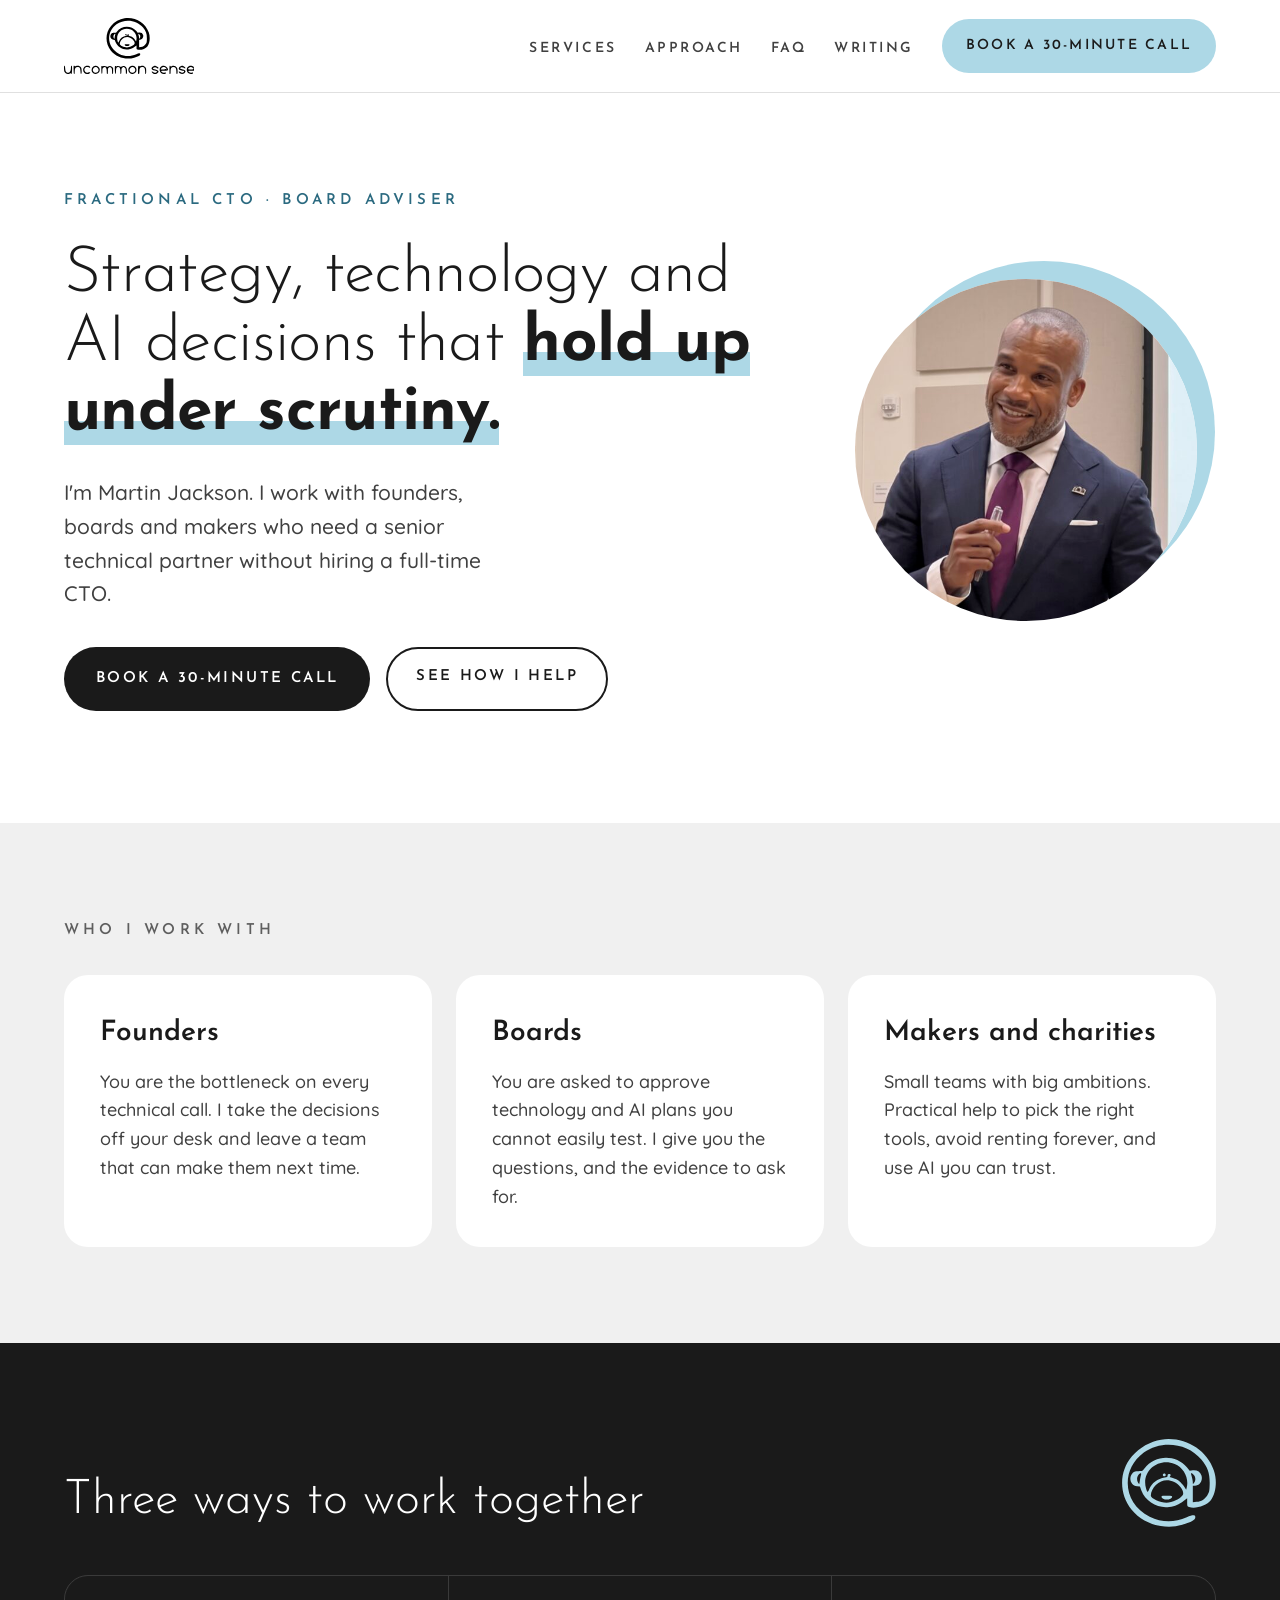
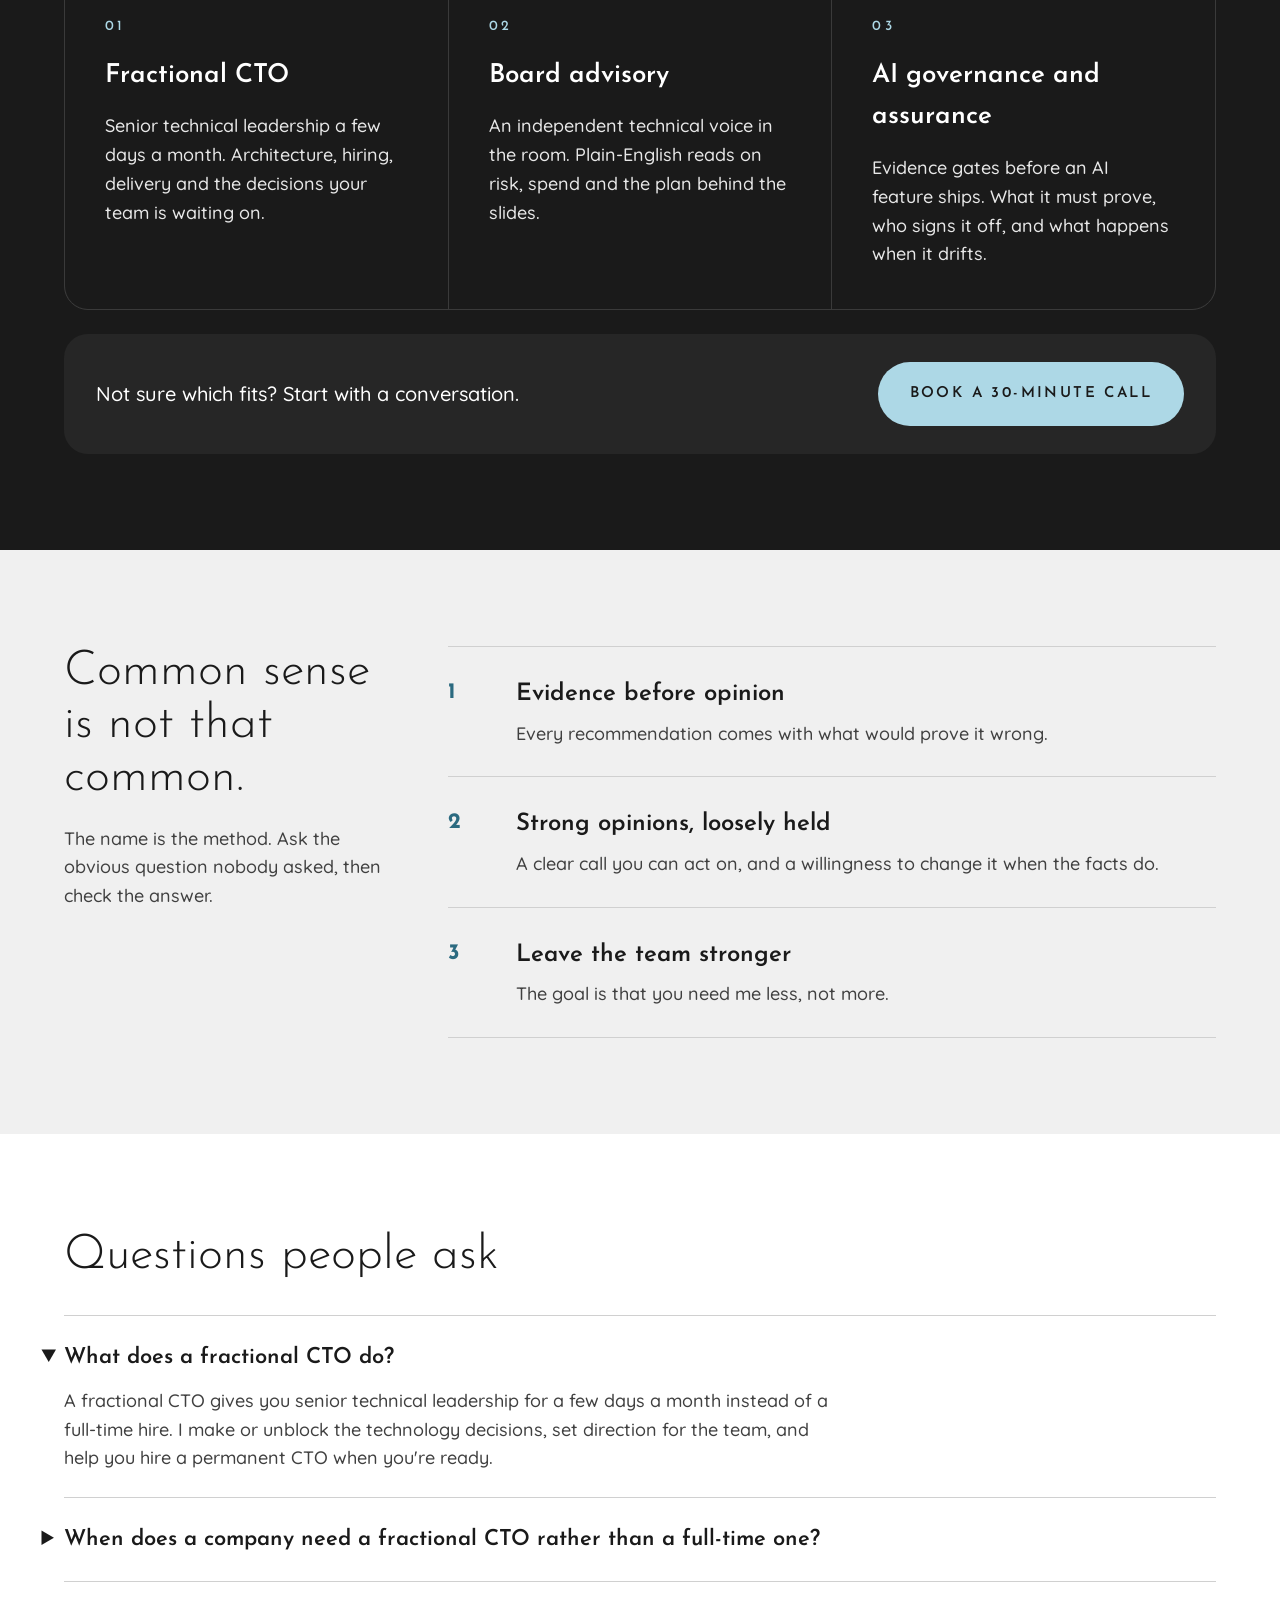
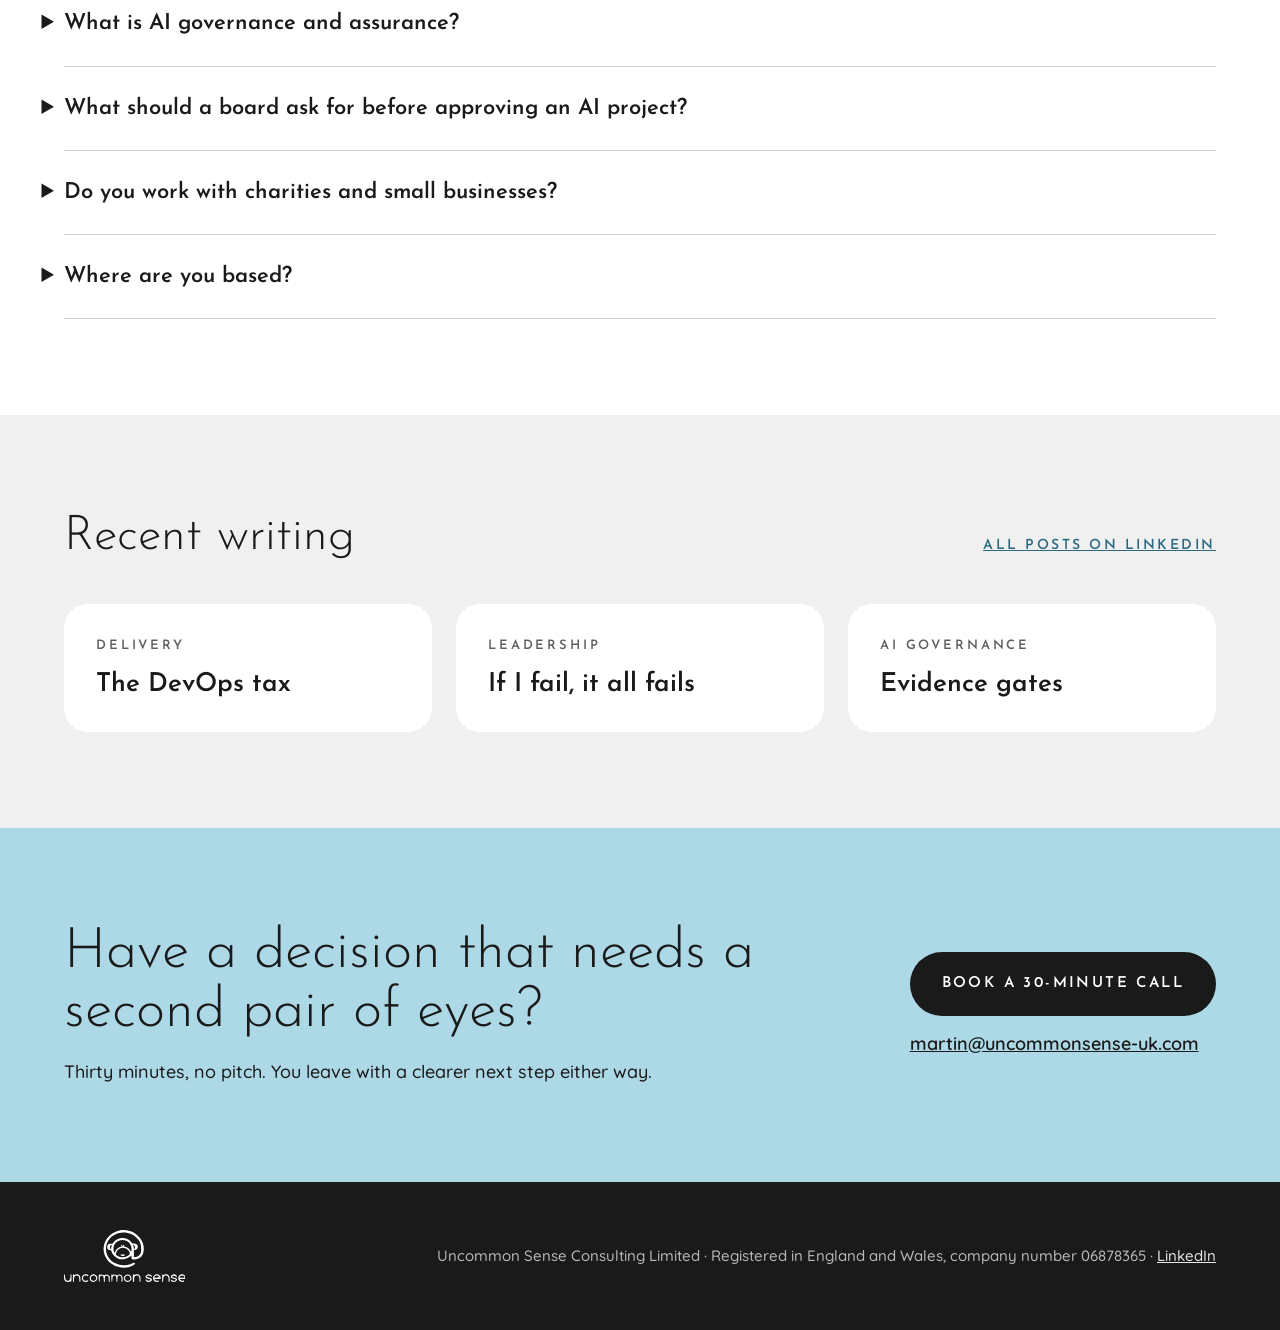
==== index.html @ 143c7146 "Add the Uncommon Sense website: one page with services, approach, FAQ and contact, plus structured d" ====
<!doctype html>
<html lang="en-GB">
<head>
<meta charset="utf-8">
<meta name="viewport" content="width=device-width, initial-scale=1">
<title>Martin Jackson, Fractional CTO and Board Adviser | Uncommon Sense</title>
<meta name="description" content="Martin Jackson is a fractional CTO and board adviser based in Watford, UK. Strategy, technology and AI decisions that hold up under scrutiny, for founders, boards and makers.">
<link rel="canonical" href="https://uncommonsense-uk.com/">
<link rel="icon" href="favicon.svg" type="image/svg+xml">
<meta name="theme-color" content="#1A1A1A">

<meta property="og:type" content="website">
<meta property="og:site_name" content="Uncommon Sense">
<meta property="og:title" content="Martin Jackson, Fractional CTO and Board Adviser">
<meta property="og:description" content="Strategy, technology and AI decisions that hold up under scrutiny, for founders, boards and makers.">
<meta property="og:url" content="https://uncommonsense-uk.com/">
<meta property="og:image" content="https://uncommonsense-uk.com/assets/og.jpg">
<meta property="og:locale" content="en_GB">
<meta name="twitter:card" content="summary_large_image">

<link rel="preconnect" href="https://fonts.googleapis.com">
<link rel="preconnect" href="https://fonts.gstatic.com" crossorigin>
<link rel="stylesheet" href="https://fonts.googleapis.com/css2?family=Josefin+Sans:wght@300;400;600;700&family=Quicksand:wght@400;500;600&display=swap">
<link rel="stylesheet" href="styles.css">

<!-- Structured data: tells search engines and AI tools who Martin is, what the business does, and the FAQ answers. Keep it in step with the visible page. -->
<script type="application/ld+json">
{
  "@context": "https://schema.org",
  "@graph": [
    {
      "@type": "Person",
      "@id": "https://uncommonsense-uk.com/#martin",
      "name": "Martin Jackson",
      "jobTitle": "Fractional CTO and Board Adviser",
      "description": "Fractional CTO and board adviser. Strategy, technology and AI decisions that hold up under scrutiny, for founders, boards and makers.",
      "url": "https://uncommonsense-uk.com/",
      "image": "https://uncommonsense-uk.com/assets/martin.jpg",
      "email": "mailto:martin@uncommonsense-uk.com",
      "worksFor": { "@id": "https://uncommonsense-uk.com/#business" },
      "alumniOf": { "@type": "CollegeOrUniversity", "name": "Middlesex University" },
      "knowsAbout": ["Fractional CTO", "Technology strategy", "AI governance", "AI assurance", "Board advisory", "DevOps", "Cloud architecture"],
      "sameAs": ["https://www.linkedin.com/in/uncommonsense"]
    },
    {
      "@type": "ProfessionalService",
      "@id": "https://uncommonsense-uk.com/#business",
      "name": "Uncommon Sense Consulting Limited",
      "alternateName": "Uncommon Sense",
      "url": "https://uncommonsense-uk.com/",
      "logo": "https://uncommonsense-uk.com/assets/logo.svg",
      "image": "https://uncommonsense-uk.com/assets/og.jpg",
      "email": "martin@uncommonsense-uk.com",
      "founder": { "@id": "https://uncommonsense-uk.com/#martin" },
      "address": { "@type": "PostalAddress", "addressLocality": "Watford", "addressRegion": "Hertfordshire", "addressCountry": "GB" },
      "areaServed": "GB",
      "identifier": { "@type": "PropertyValue", "propertyID": "UK Companies House number", "value": "06878365" },
      "hasOfferCatalog": {
        "@type": "OfferCatalog",
        "name": "Services",
        "itemListElement": [
          { "@type": "Offer", "itemOffered": { "@type": "Service", "name": "Fractional CTO", "description": "Senior technical leadership a few days a month: architecture, hiring, delivery and the decisions the team is waiting on." } },
          { "@type": "Offer", "itemOffered": { "@type": "Service", "name": "Board advisory", "description": "An independent technical voice on the board: plain-English reads on technology risk, spend and plans." } },
          { "@type": "Offer", "itemOffered": { "@type": "Service", "name": "AI governance and assurance", "description": "Evidence gates before an AI feature ships: what it must prove, who signs it off, and what happens when it drifts." } }
        ]
      },
      "potentialAction": { "@type": "ReserveAction", "name": "Book a 30-minute call", "target": "https://calendly.com/martin-uncommonsense-uk/30min" }
    },
    {
      "@type": "FAQPage",
      "@id": "https://uncommonsense-uk.com/#faq",
      "mainEntity": [
        { "@type": "Question", "name": "What does a fractional CTO do?", "acceptedAnswer": { "@type": "Answer", "text": "A fractional CTO gives you senior technical leadership for a few days a month instead of a full-time hire. I make or unblock the technology decisions, set direction for the team, and help you hire a permanent CTO when you're ready." } },
        { "@type": "Question", "name": "When does a company need a fractional CTO rather than a full-time one?", "acceptedAnswer": { "@type": "Answer", "text": "When the technical decisions are bigger than the budget for a full-time CTO. Common moments are before a funding round, a first engineering hire, a platform rebuild, or an AI feature going to customers." } },
        { "@type": "Question", "name": "What is AI governance and assurance?", "acceptedAnswer": { "@type": "Answer", "text": "It's how you show an AI feature is safe to ship, and that it stays safe afterwards. I set the evidence it has to produce before release, who signs it off, and how you spot drift once it's live." } },
        { "@type": "Question", "name": "What should a board ask for before approving an AI project?", "acceptedAnswer": { "@type": "Answer", "text": "Evidence, not a demo. A board should see what the system has to prove, how it was tested, who owns it when it goes wrong, and what it costs to run each year." } },
        { "@type": "Question", "name": "Do you work with charities and small businesses?", "acceptedAnswer": { "@type": "Answer", "text": "Yes. I sit on charity boards and work with makers and small teams, and the advice is sized to the budget, which often means fewer tools, not more." } },
        { "@type": "Question", "name": "Where are you based?", "acceptedAnswer": { "@type": "Answer", "text": "Watford, just outside London. I work with clients across the UK, in person or remotely." } }
      ]
    }
  ]
}
</script>
</head>
<body>

<header class="site-header">
  <nav class="wrap nav" aria-label="Main">
    <a href="/"><img src="assets/logo.svg" alt="Uncommon Sense home" width="130" height="56"></a>
    <ul>
      <li><a href="#services">Services</a></li>
      <li><a href="#approach">Approach</a></li>
      <li><a href="#faq">FAQ</a></li>
      <li><a href="#writing">Writing</a></li>
      <li><a class="btn btn-blue" href="https://calendly.com/martin-uncommonsense-uk/30min">Book a 30-minute call</a></li>
    </ul>
  </nav>
</header>

<main>

<section class="white">
  <div class="wrap hero">
    <div class="hero-copy">
      <p class="eyebrow">Fractional CTO · Board adviser</p>
      <h1>Strategy, technology and AI decisions that <strong>hold up under scrutiny.</strong></h1>
      <p class="lead">I'm Martin Jackson. I work with founders, boards and makers who need a senior technical partner without hiring a full-time CTO.</p>
      <div class="actions">
        <a class="btn btn-dark" href="https://calendly.com/martin-uncommonsense-uk/30min">Book a 30-minute call</a>
        <a class="btn btn-outline" href="#services">See how I help</a>
      </div>
    </div>
    <div class="hero-photo">
      <div class="photo">
        <div class="photo-clip"><img src="assets/martin.jpg" alt="Martin Jackson speaking at an event" width="640" height="640"></div>
      </div>
    </div>
  </div>
</section>

<section class="section" aria-labelledby="who">
  <div class="wrap">
    <h2 id="who" class="eyebrow">Who I work with</h2>
    <div class="grid">
      <div class="card">
        <h3>Founders</h3>
        <p>You are the bottleneck on every technical call. I take the decisions off your desk and leave a team that can make them next time.</p>
      </div>
      <div class="card">
        <h3>Boards</h3>
        <p>You are asked to approve technology and AI plans you cannot easily test. I give you the questions, and the evidence to ask for.</p>
      </div>
      <div class="card">
        <h3>Makers and charities</h3>
        <p>Small teams with big ambitions. Practical help to pick the right tools, avoid renting forever, and use AI you can trust.</p>
      </div>
    </div>
  </div>
</section>

<section id="services" class="section dark" aria-labelledby="services-h">
  <div class="wrap">
    <div class="services-head">
      <h2 id="services-h" class="h2">Three ways to work together</h2>
      <img src="assets/mark-blue.svg" alt="" aria-hidden="true" width="94" height="88">
    </div>
    <div class="services">
      <article class="service">
        <p class="num">01</p>
        <h3>Fractional CTO</h3>
        <p>Senior technical leadership a few days a month. Architecture, hiring, delivery and the decisions your team is waiting on.</p>
      </article>
      <article class="service">
        <p class="num">02</p>
        <h3>Board advisory</h3>
        <p>An independent technical voice in the room. Plain-English reads on risk, spend and the plan behind the slides.</p>
      </article>
      <article class="service">
        <p class="num">03</p>
        <h3>AI governance and assurance</h3>
        <p>Evidence gates before an AI feature ships. What it must prove, who signs it off, and what happens when it drifts.</p>
      </article>
    </div>
    <div class="services-cta">
      <p>Not sure which fits? Start with a conversation.</p>
      <a class="btn btn-blue" href="https://calendly.com/martin-uncommonsense-uk/30min">Book a 30-minute call</a>
    </div>
  </div>
</section>

<section id="approach" class="section" aria-labelledby="approach-h">
  <div class="wrap approach">
    <div class="approach-intro">
      <h2 id="approach-h" class="h2">Common sense is not that common.</h2>
      <p>The name is the method. Ask the obvious question nobody asked, then check the answer.</p>
    </div>
    <ol class="principles">
      <li><div><h3>Evidence before opinion</h3><p>Every recommendation comes with what would prove it wrong.</p></div></li>
      <li><div><h3>Strong opinions, loosely held</h3><p>A clear call you can act on, and a willingness to change it when the facts do.</p></div></li>
      <li><div><h3>Leave the team stronger</h3><p>The goal is that you need me less, not more.</p></div></li>
    </ol>
  </div>
</section>

<!--
  QUOTES: hidden until there are three real recommendations to show. To switch on, remove the
  comment markers around this section and replace each [ ] with the real words, name and role.
  Only use quotes the person has agreed to have on the site.

<section class="section grey" aria-labelledby="proof-h">
  <div class="wrap">
    <h2 id="proof-h" class="h2" style="margin-bottom: 40px">What people say</h2>
    <div class="grid">
      <figure class="card quote">
        <blockquote>"[Quote from a founder or client]"</blockquote>
        <figcaption><strong>[Name]</strong><span>[Role, Organisation]</span></figcaption>
      </figure>
      <figure class="card quote">
        <blockquote>"[Quote from a board or trustee colleague]"</blockquote>
        <figcaption><strong>[Name]</strong><span>[Role, Organisation]</span></figcaption>
      </figure>
      <figure class="card quote">
        <blockquote>"[Quote from a technical leader]"</blockquote>
        <figcaption><strong>[Name]</strong><span>[Role, Organisation]</span></figcaption>
      </figure>
    </div>
  </div>
</section>
-->

<section id="faq" class="section white" aria-labelledby="faq-h">
  <div class="wrap">
    <h2 id="faq-h" class="h2" style="margin-bottom: 32px">Questions people ask</h2>
    <div class="faq">
      <details open>
        <summary>What does a fractional CTO do?</summary>
        <p>A fractional CTO gives you senior technical leadership for a few days a month instead of a full-time hire. I make or unblock the technology decisions, set direction for the team, and help you hire a permanent CTO when you're ready.</p>
      </details>
      <details>
        <summary>When does a company need a fractional CTO rather than a full-time one?</summary>
        <p>When the technical decisions are bigger than the budget for a full-time CTO. Common moments are before a funding round, a first engineering hire, a platform rebuild, or an AI feature going to customers.</p>
      </details>
      <details>
        <summary>What is AI governance and assurance?</summary>
        <p>It's how you show an AI feature is safe to ship, and that it stays safe afterwards. I set the evidence it has to produce before release, who signs it off, and how you spot drift once it's live.</p>
      </details>
      <details>
        <summary>What should a board ask for before approving an AI project?</summary>
        <p>Evidence, not a demo. A board should see what the system has to prove, how it was tested, who owns it when it goes wrong, and what it costs to run each year.</p>
      </details>
      <details>
        <summary>Do you work with charities and small businesses?</summary>
        <p>Yes. I sit on charity boards and work with makers and small teams, and the advice is sized to the budget, which often means fewer tools, not more.</p>
      </details>
      <details>
        <summary>Where are you based?</summary>
        <p>Watford, just outside London. I work with clients across the UK, in person or remotely.</p>
      </details>
    </div>
  </div>
</section>

<section id="writing" class="section" aria-labelledby="writing-h">
  <div class="wrap">
    <div class="writing-head">
      <h2 id="writing-h" class="h2">Recent writing</h2>
      <a href="https://www.linkedin.com/in/uncommonsense/recent-activity/all/">All posts on LinkedIn</a>
    </div>
    <div class="grid">
      <a class="post" href="https://www.linkedin.com/in/uncommonsense/recent-activity/all/"><span class="tag">Delivery</span><span class="title">The DevOps tax</span></a>
      <a class="post" href="https://www.linkedin.com/in/uncommonsense/recent-activity/all/"><span class="tag">Leadership</span><span class="title">If I fail, it all fails</span></a>
      <a class="post" href="https://www.linkedin.com/in/uncommonsense/recent-activity/all/"><span class="tag">AI governance</span><span class="title">Evidence gates</span></a>
    </div>
  </div>
</section>

<section id="contact" class="section contact" aria-labelledby="contact-h">
  <div class="wrap">
    <div class="contact-copy">
      <h2 id="contact-h">Have a decision that needs a second pair of eyes?</h2>
      <p>Thirty minutes, no pitch. You leave with a clearer next step either way.</p>
    </div>
    <div class="contact-actions">
      <a class="btn btn-dark" href="https://calendly.com/martin-uncommonsense-uk/30min">Book a 30-minute call</a>
      <a href="mailto:martin@uncommonsense-uk.com">martin@uncommonsense-uk.com</a>
    </div>
  </div>
</section>

</main>

<footer class="site-footer">
  <div class="wrap">
    <img src="assets/logo-white.svg" alt="Uncommon Sense" width="121" height="52">
    <p>Uncommon Sense Consulting Limited · Registered in England and Wales, company number 06878365 · <a href="https://www.linkedin.com/in/uncommonsense">LinkedIn</a></p>
  </div>
</footer>

</body>
</html>
---- styles.css ----
/* Uncommon Sense brand tokens. Logo Blue is sampled from the logo file. */
:root {
  --ink: #1A1A1A;
  --text: #404040;
  --muted: #5E5E5E;
  --paper: #F0F0F0;
  --paper-2: #E8E8E8;
  --white: #FFFFFF;
  --blue: #ADD8E6;       /* fills and highlights only, never text on white */
  --blue-deep: #2B6A80;  /* links and small accents, 5.9:1 on white */
  --on-dark: #E8E8E8;
  --on-dark-muted: #B8B8B8;
  --font-display: 'Josefin Sans', sans-serif;
  --font-body: 'Quicksand', system-ui, sans-serif;
  --radius-card: 24px;
  --radius-pill: 999px;
  --wrap: 1200px;
}

*, *::before, *::after { box-sizing: border-box; }
html { scroll-behavior: smooth; }
body {
  margin: 0;
  background: var(--paper);
  color: var(--text);
  font-family: var(--font-body);
  font-size: 18px;
  font-weight: 500;
  line-height: 1.6;
}
img { max-width: 100%; display: block; }
a { color: var(--blue-deep); }
a:hover { color: var(--ink); }
h1, h2, h3 { font-family: var(--font-display); color: var(--ink); margin: 0; }
p { margin: 0; }
:focus-visible { outline: 3px solid var(--blue-deep); outline-offset: 3px; }

.wrap { max-width: var(--wrap); margin: 0 auto; padding: 0 24px; }
.section { padding: 96px 0; }
.white { background: var(--white); }
.grey { background: var(--paper-2); }
.dark { background: var(--ink); color: var(--on-dark); }
.dark h2, .dark h3 { color: var(--white); }

.eyebrow {
  font-family: var(--font-display);
  font-size: 15px;
  font-weight: 600;
  letter-spacing: 0.28em;
  text-transform: uppercase;
  color: var(--muted);
  margin-bottom: 32px;
}
.h2 { font-weight: 300; font-size: clamp(36px, 5vw, 48px); line-height: 1.1; }

/* Buttons */
.btn {
  display: inline-block;
  font-family: var(--font-display);
  font-weight: 600;
  font-size: 15px;
  letter-spacing: 0.16em;
  text-transform: uppercase;
  text-decoration: none;
  padding: 18px 30px;
  border-radius: var(--radius-pill);
  border: 2px solid transparent;
  text-align: center;
}
.contact-actions .btn, .services-cta .btn { white-space: nowrap; }
.btn-dark { background: var(--ink); color: var(--white); }
.btn-dark:hover { background: #333; color: var(--white); }
.btn-blue { background: var(--blue); color: var(--ink); }
.btn-blue:hover { background: #C4E3ED; color: var(--ink); }
.btn-outline { border-color: var(--ink); color: var(--ink); padding: 16px 28px; }
.btn-outline:hover { background: var(--ink); color: var(--white); }

/* Header */
.site-header { background: var(--white); border-bottom: 1px solid #E0E0E0; }
.nav { display: flex; flex-wrap: wrap; align-items: center; justify-content: space-between; gap: 16px; padding-top: 18px; padding-bottom: 18px; }
.nav img { height: 56px; width: auto; }
.nav ul { display: flex; flex-wrap: wrap; align-items: center; gap: 28px; list-style: none; margin: 0; padding: 0; }
.nav ul a:not(.btn) {
  font-family: var(--font-display); font-size: 14px; font-weight: 600;
  letter-spacing: 0.18em; text-transform: uppercase; color: var(--text);
  text-decoration: none; padding: 12px 0;
}
.nav .btn { font-size: 14px; padding: 14px 22px; }

/* Hero */
.hero { display: flex; flex-wrap: wrap; align-items: center; gap: 64px; padding: 96px 24px 112px; }
.hero-copy { flex: 999 1 560px; min-width: 0; display: flex; flex-direction: column; gap: 28px; }
.hero .eyebrow { color: var(--blue-deep); margin: 0; }
.hero h1 { font-weight: 300; font-size: clamp(40px, 6vw, 64px); line-height: 1.08; letter-spacing: -0.01em; }
.hero h1 strong { font-weight: 700; background: linear-gradient(transparent 62%, var(--blue) 62%); }
.lead { font-size: 21px; max-width: 34ch; }
.actions { display: flex; flex-wrap: wrap; gap: 16px; padding-top: 8px; }
.hero-photo { flex: 1 1 300px; display: flex; justify-content: center; }
.photo { position: relative; width: 380px; max-width: 90%; }
.photo::before { content: ""; position: absolute; inset: -18px -18px 18px 18px; border-radius: 50%; background: var(--blue); }
.photo-clip { position: relative; aspect-ratio: 1; border-radius: 50%; overflow: hidden; background: var(--white); }
/* ponytail: scale crops the dark corners baked into the source photo; swap for an uncropped photo when there is one */
.photo-clip img { width: 100%; height: 100%; object-fit: cover; transform: scale(1.1); }

/* Cards and grids */
.grid { display: grid; grid-template-columns: repeat(auto-fit, minmax(280px, 1fr)); gap: 24px; }
.card { background: var(--white); border-radius: var(--radius-card); padding: 36px; display: flex; flex-direction: column; gap: 12px; }
.card h3 { font-weight: 600; font-size: 28px; }

/* Services */
.services-head { display: flex; flex-wrap: wrap; justify-content: space-between; align-items: end; gap: 24px; margin-bottom: 48px; }
.services-head img { height: 88px; width: auto; }
.services { display: grid; grid-template-columns: repeat(auto-fit, minmax(300px, 1fr)); gap: 1px; background: #3A3A3A; border: 1px solid #3A3A3A; border-radius: var(--radius-card); overflow: hidden; }
.service { background: var(--ink); padding: 40px; display: flex; flex-direction: column; gap: 16px; }
.service .num { font-family: var(--font-display); font-size: 14px; letter-spacing: 0.24em; color: var(--blue); }
.service h3 { font-weight: 600; font-size: 26px; }
.services-cta { display: flex; flex-wrap: wrap; align-items: center; justify-content: space-between; gap: 20px; margin-top: 24px; padding: 28px 32px; border-radius: var(--radius-card); background: #262626; }
.services-cta p { color: var(--white); font-size: 20px; }

/* Approach */
.approach { display: flex; flex-wrap: wrap; gap: 64px; }
.approach-intro { flex: 1 1 320px; display: flex; flex-direction: column; gap: 20px; }
.principles { flex: 999 1 560px; min-width: 0; margin: 0; padding: 0; list-style: none; counter-reset: p; }
.principles li { display: flex; gap: 28px; padding: 28px 0; border-top: 1px solid #D0D0D0; counter-increment: p; }
.principles li:last-child { border-bottom: 1px solid #D0D0D0; }
.principles li::before { content: counter(p); font-family: var(--font-display); font-weight: 700; font-size: 22px; color: var(--blue-deep); min-width: 40px; }
.principles h3 { font-weight: 600; font-size: 24px; margin-bottom: 6px; }

/* Quotes */
.quote { margin: 0; justify-content: space-between; gap: 24px; }
.quote blockquote { margin: 0; font-size: 20px; line-height: 1.5; color: var(--ink); }
.quote figcaption strong { display: block; font-family: var(--font-display); font-size: 17px; color: var(--ink); }
.quote figcaption span { font-size: 15px; color: var(--muted); }

/* FAQ */
.faq { display: flex; flex-direction: column; gap: 0; margin-top: 8px; }
.faq details { border-top: 1px solid #D0D0D0; padding: 24px 0; }
.faq details:last-child { border-bottom: 1px solid #D0D0D0; }
.faq summary { cursor: pointer; font-family: var(--font-display); font-weight: 600; font-size: 22px; color: var(--ink); list-style-position: outside; }
.faq details p { margin-top: 12px; max-width: 70ch; }

/* Writing */
.writing-head { display: flex; flex-wrap: wrap; justify-content: space-between; align-items: baseline; gap: 16px; margin-bottom: 40px; }
.writing-head a { font-family: var(--font-display); font-weight: 600; font-size: 14px; letter-spacing: 0.18em; text-transform: uppercase; }
.post { text-decoration: none; color: var(--text); background: var(--white); border-radius: var(--radius-card); padding: 32px; display: flex; flex-direction: column; gap: 12px; }
.post:hover { background: var(--paper-2); color: var(--text); }
.post .tag { font-family: var(--font-display); font-size: 13px; font-weight: 600; letter-spacing: 0.22em; text-transform: uppercase; color: var(--muted); }
.post .title { font-family: var(--font-display); font-weight: 600; font-size: 26px; line-height: 1.2; color: var(--ink); }

/* Contact */
.contact { background: var(--blue); color: var(--ink); }
.contact .wrap { display: flex; flex-wrap: wrap; align-items: center; justify-content: space-between; gap: 40px; }
.contact-copy { flex: 999 1 520px; min-width: 0; display: flex; flex-direction: column; gap: 16px; }
.contact h2 { font-weight: 300; font-size: clamp(36px, 5vw, 56px); line-height: 1.05; }
.contact-actions { flex: 1 1 280px; display: flex; flex-direction: column; gap: 14px; align-items: flex-start; }
.contact-actions a:not(.btn) { color: var(--ink); font-weight: 600; }

/* Footer */
.site-footer { background: var(--ink); color: var(--on-dark-muted); font-size: 15px; }
.site-footer .wrap { display: flex; flex-wrap: wrap; align-items: center; justify-content: space-between; gap: 24px; padding-top: 48px; padding-bottom: 48px; }
.site-footer img { height: 52px; width: auto; }
.site-footer a { color: var(--on-dark); }

@media (prefers-reduced-motion: reduce) { html { scroll-behavior: auto; } }
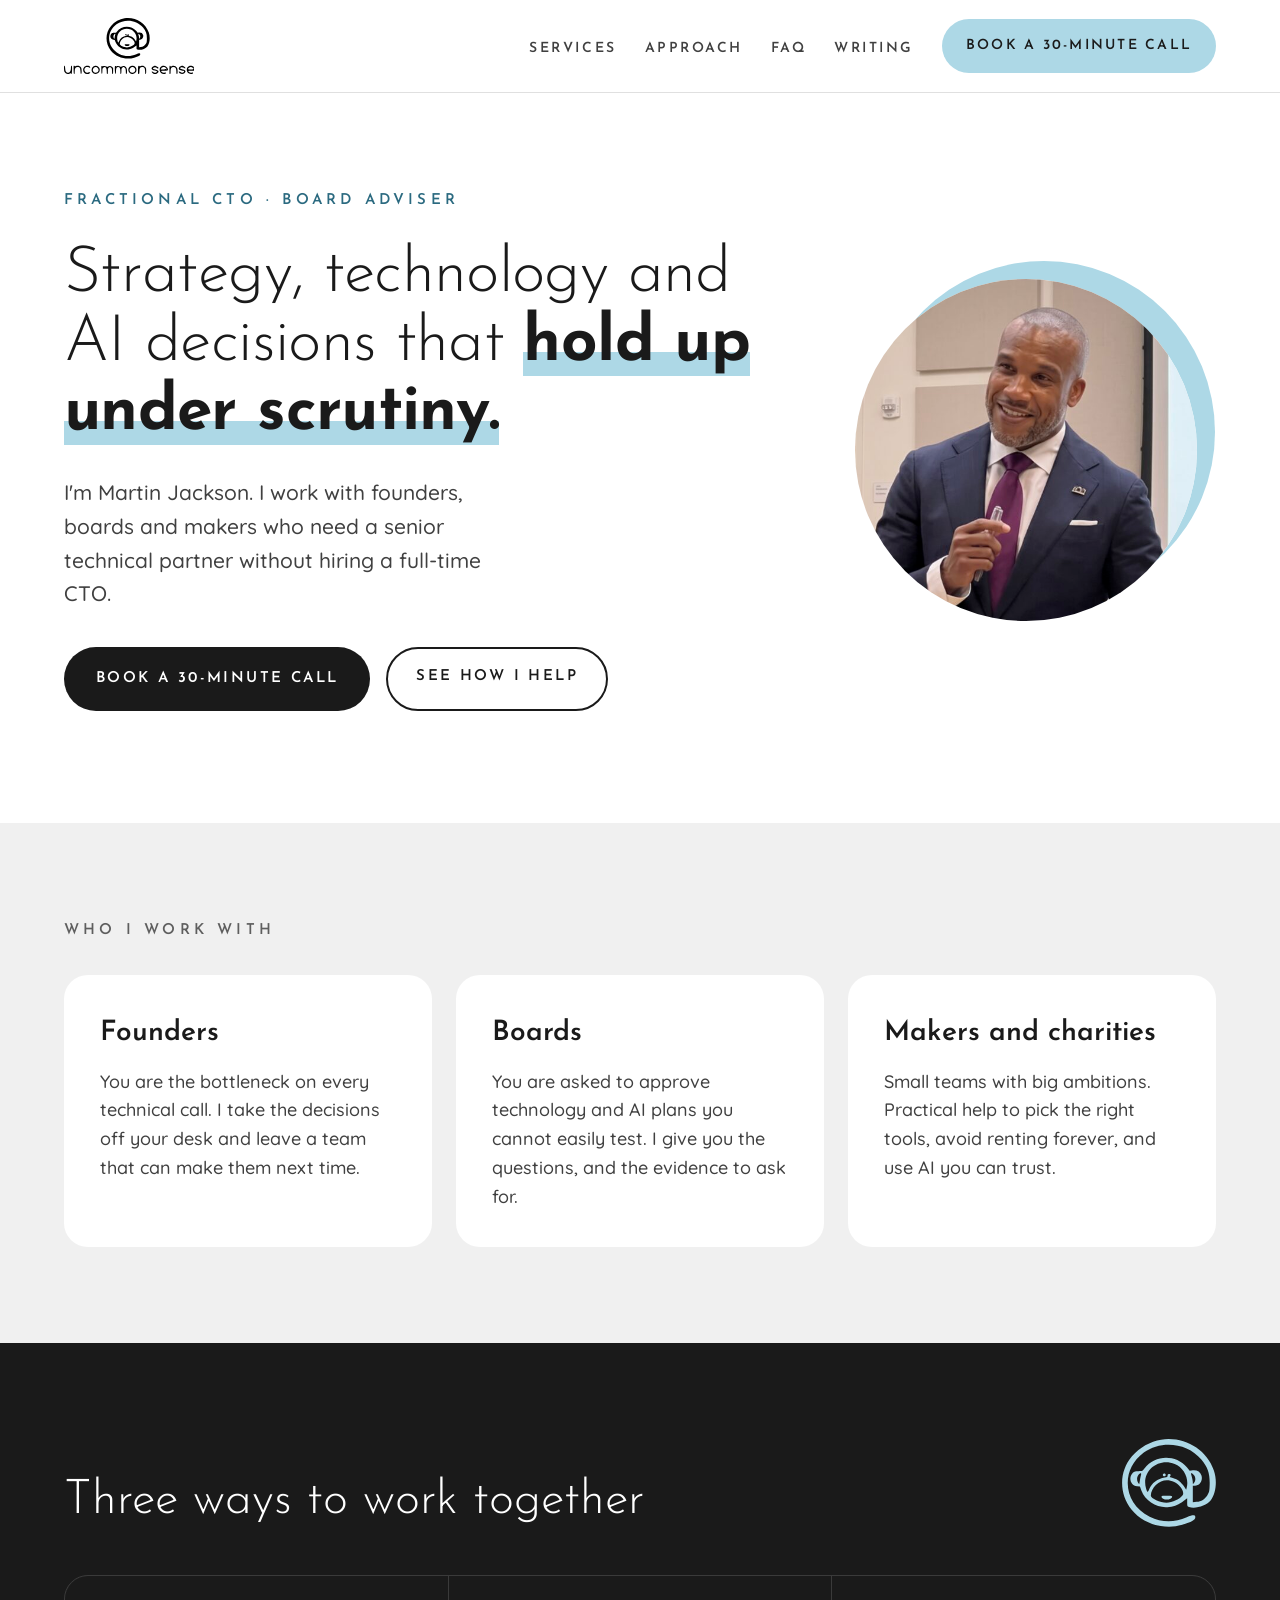
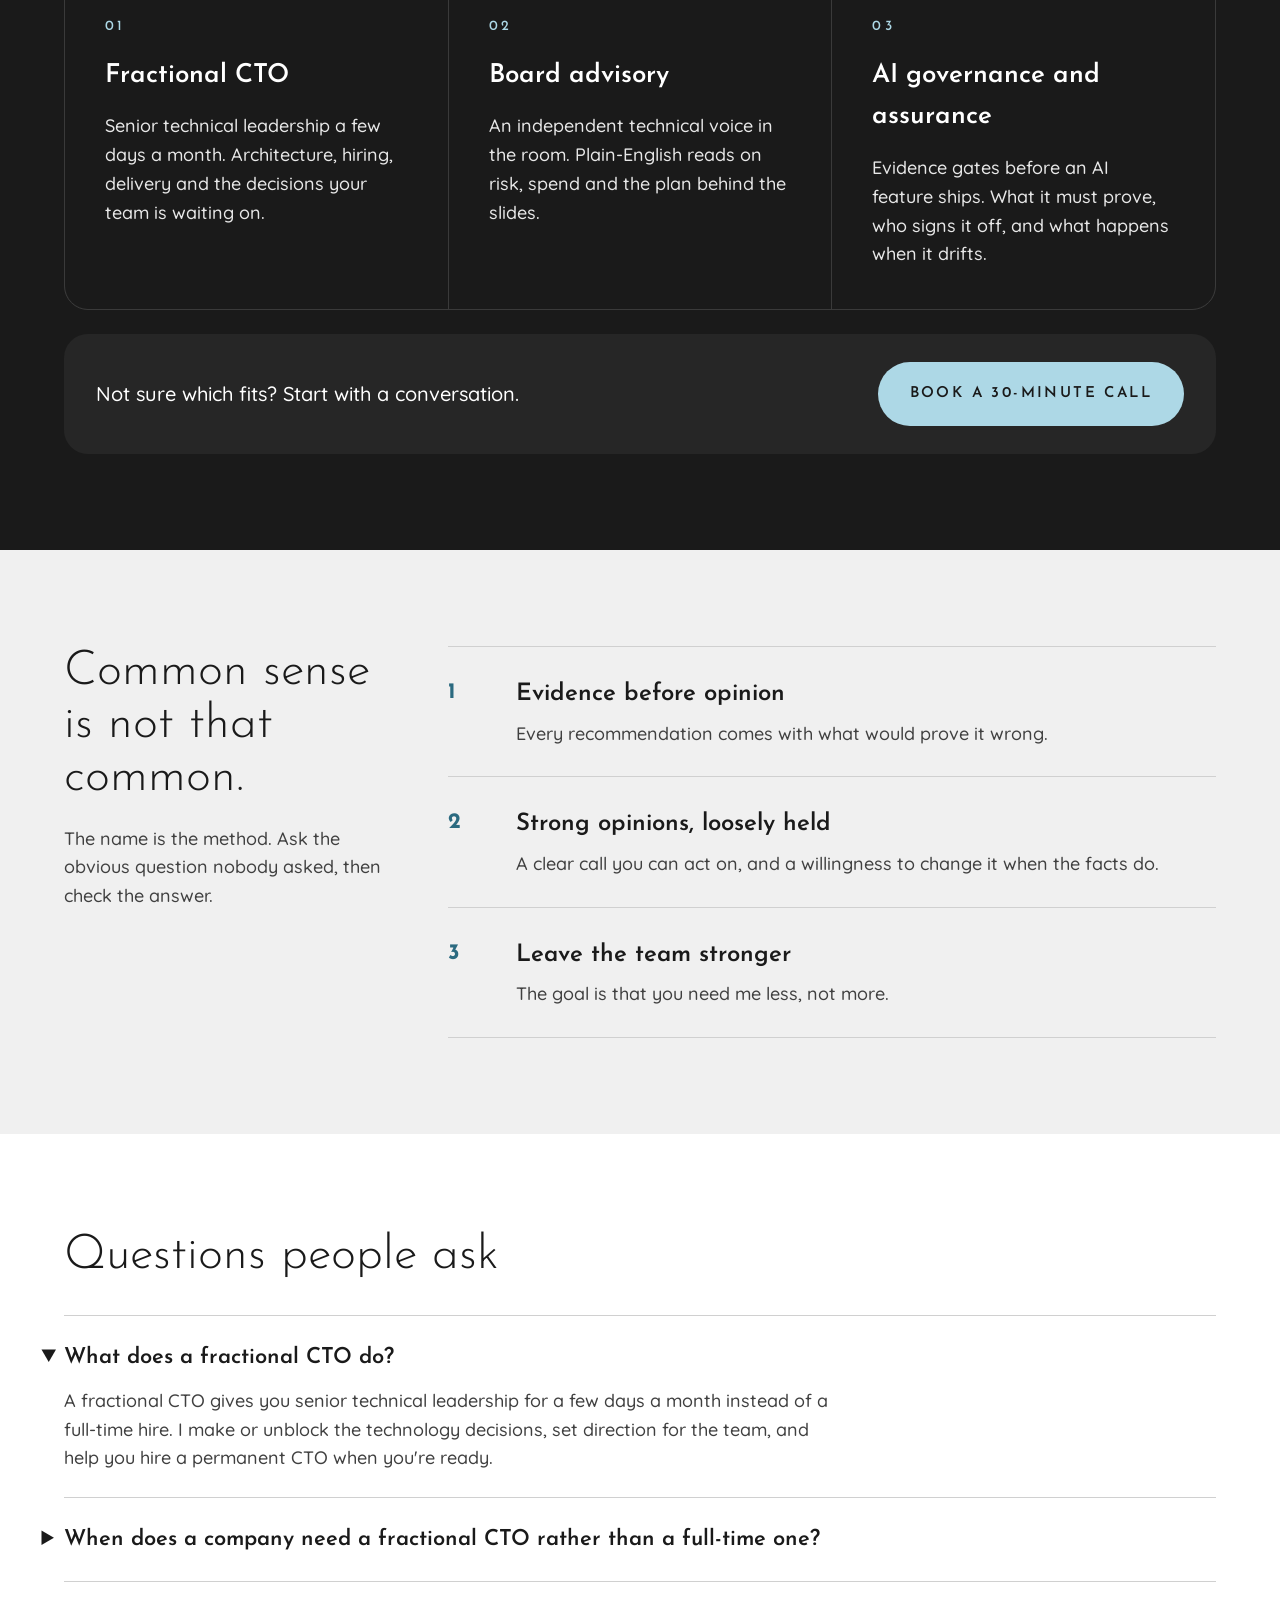
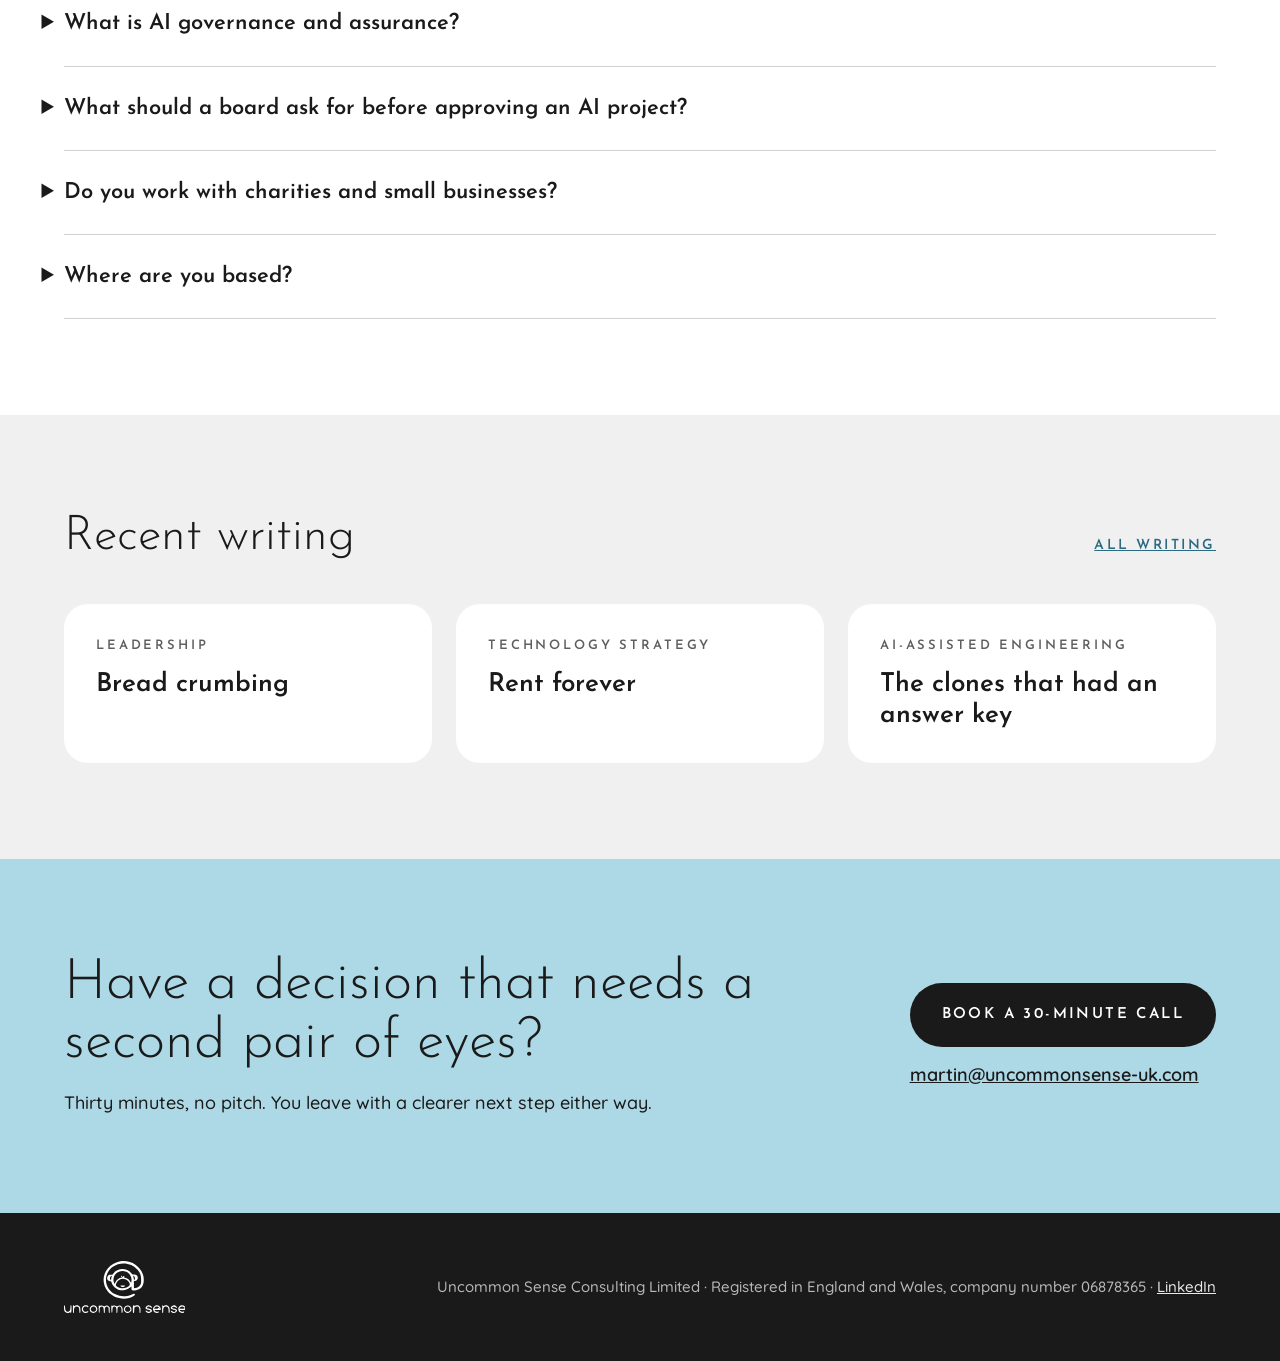
==== commit 98f336e6: "Add the writing section: eleven of the best-read LinkedIn posts as their own pages, built by build.p" ====
--- a/index.html
+++ b/index.html
@@ -244,12 +244,14 @@
   <div class="wrap">
     <div class="writing-head">
       <h2 id="writing-h" class="h2">Recent writing</h2>
-      <a href="https://www.linkedin.com/in/uncommonsense/recent-activity/all/">All posts on LinkedIn</a>
+      <a href="/writing/">All writing</a>
     </div>
     <div class="grid">
-      <a class="post" href="https://www.linkedin.com/in/uncommonsense/recent-activity/all/"><span class="tag">Delivery</span><span class="title">The DevOps tax</span></a>
-      <a class="post" href="https://www.linkedin.com/in/uncommonsense/recent-activity/all/"><span class="tag">Leadership</span><span class="title">If I fail, it all fails</span></a>
-      <a class="post" href="https://www.linkedin.com/in/uncommonsense/recent-activity/all/"><span class="tag">AI governance</span><span class="title">Evidence gates</span></a>
+<!-- writing:start -->
+      <a class="post" href="/writing/bread-crumbing/"><span class="tag">Leadership</span><span class="title">Bread crumbing</span></a>
+      <a class="post" href="/writing/rent-forever/"><span class="tag">Technology strategy</span><span class="title">Rent forever</span></a>
+      <a class="post" href="/writing/artcraft-answer-key/"><span class="tag">AI-assisted engineering</span><span class="title">The clones that had an answer key</span></a>
+<!-- writing:end -->
     </div>
   </div>
 </section>
--- a/styles.css
+++ b/styles.css
@@ -162,3 +162,23 @@
 .site-footer a { color: var(--on-dark); }
 
 @media (prefers-reduced-motion: reduce) { html { scroll-behavior: auto; } }
+
+/* Writing pages (built by build.py) */
+.article-wrap { max-width: 760px; }
+.article .eyebrow a, .article-wrap > .eyebrow a { color: inherit; text-decoration: none; }
+.article h1, .article-wrap > h1 { font-weight: 300; font-size: clamp(34px, 5vw, 52px); line-height: 1.1; margin: 12px 0 16px; }
+.byline { color: var(--muted); font-size: 16px; margin-bottom: 32px; }
+.article-hero { margin: 0 0 40px; }
+.article-hero img { width: 100%; height: auto; border-radius: var(--radius-card); }
+.article-body p, .article-body ul { margin: 0 0 1.1em; }
+.article-body ul { padding-left: 1.2em; }
+.article-body a { overflow-wrap: anywhere; }
+.origin { margin-top: 40px; padding-top: 24px; border-top: 1px solid #D0D0D0; color: var(--muted); font-size: 16px; }
+.article-wrap .lead { max-width: none; margin-bottom: 40px; }
+.writing-list { list-style: none; margin: 0; padding: 0; }
+.writing-list li { padding: 28px 0; border-top: 1px solid #D0D0D0; display: flex; flex-direction: column; gap: 6px; }
+.writing-list li:last-child { border-bottom: 1px solid #D0D0D0; }
+.writing-list a { font-family: var(--font-display); font-weight: 600; font-size: 26px; line-height: 1.2; color: var(--ink); text-decoration: none; }
+.writing-list a:hover { color: var(--blue-deep); }
+.writing-list span { font-family: var(--font-display); font-size: 13px; font-weight: 600; letter-spacing: 0.22em; text-transform: uppercase; color: var(--muted); }
+.article-wrap > .eyebrow { margin-bottom: 0; }
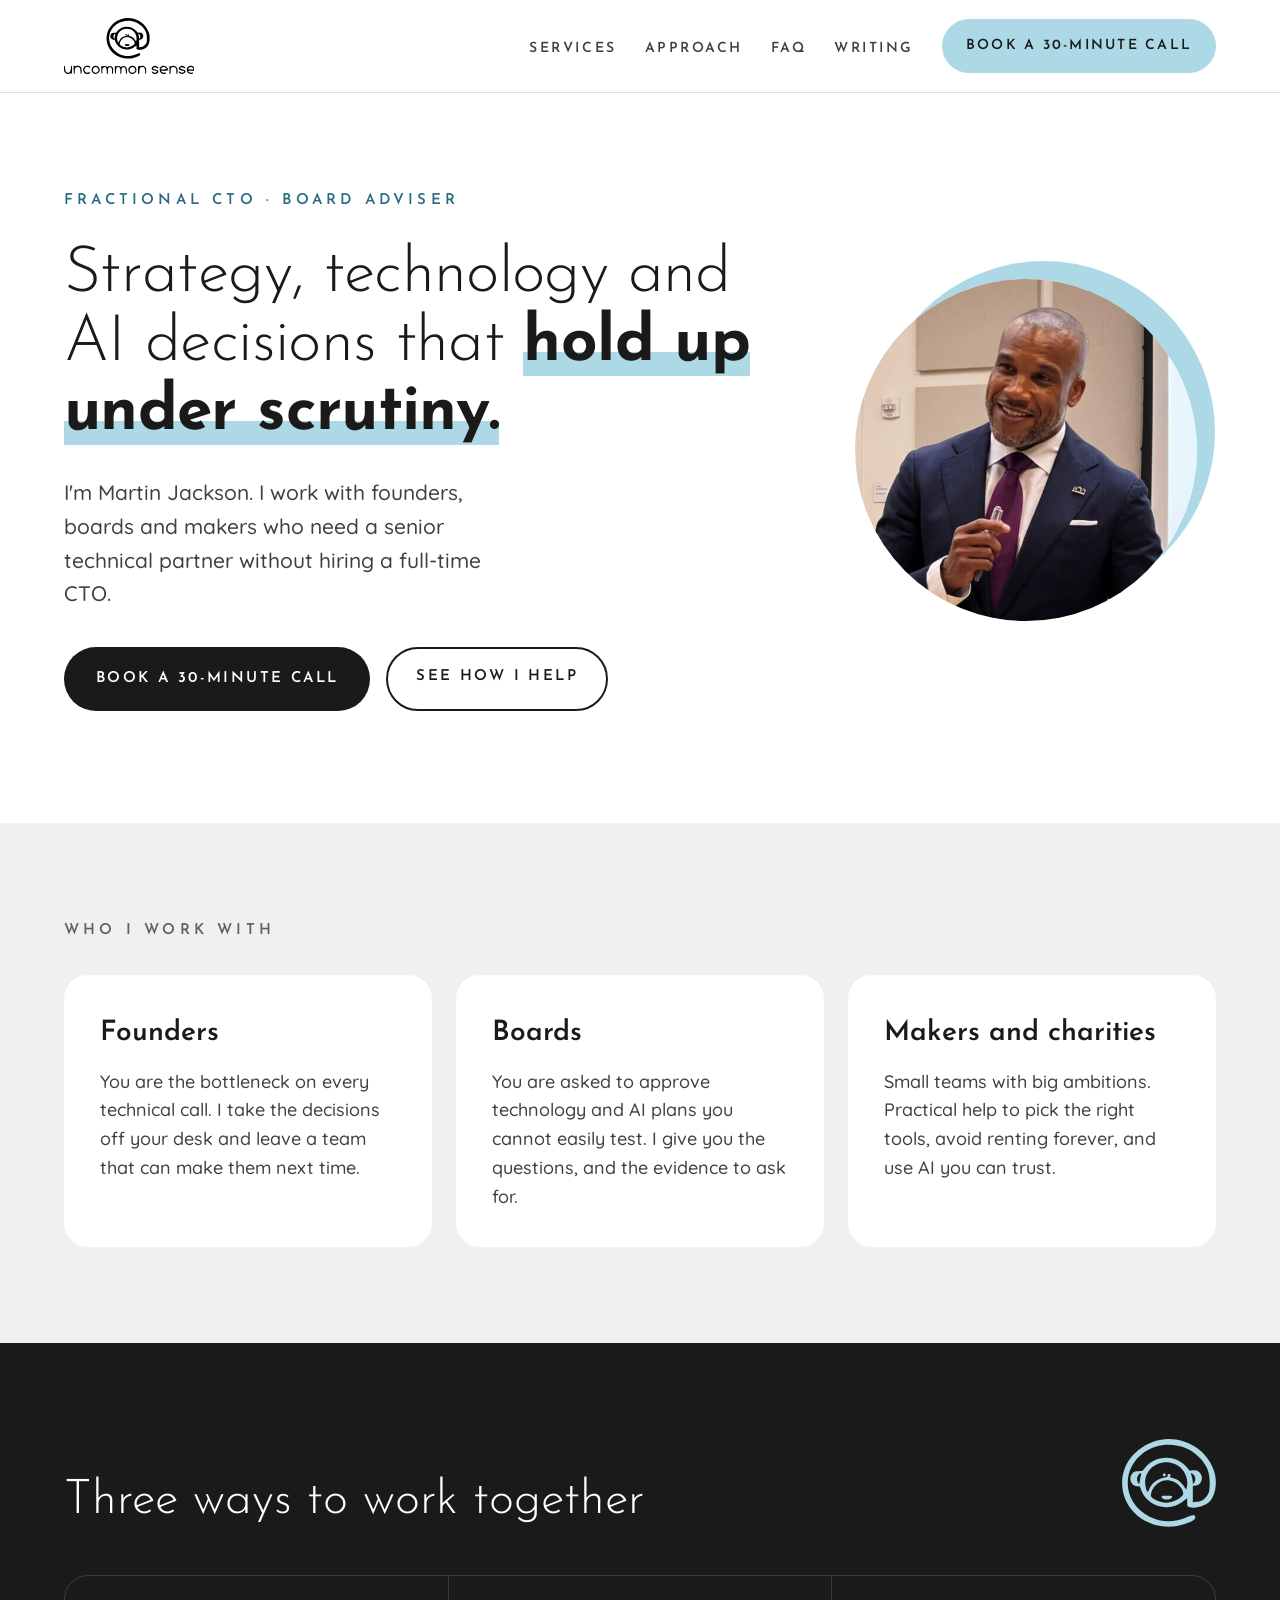
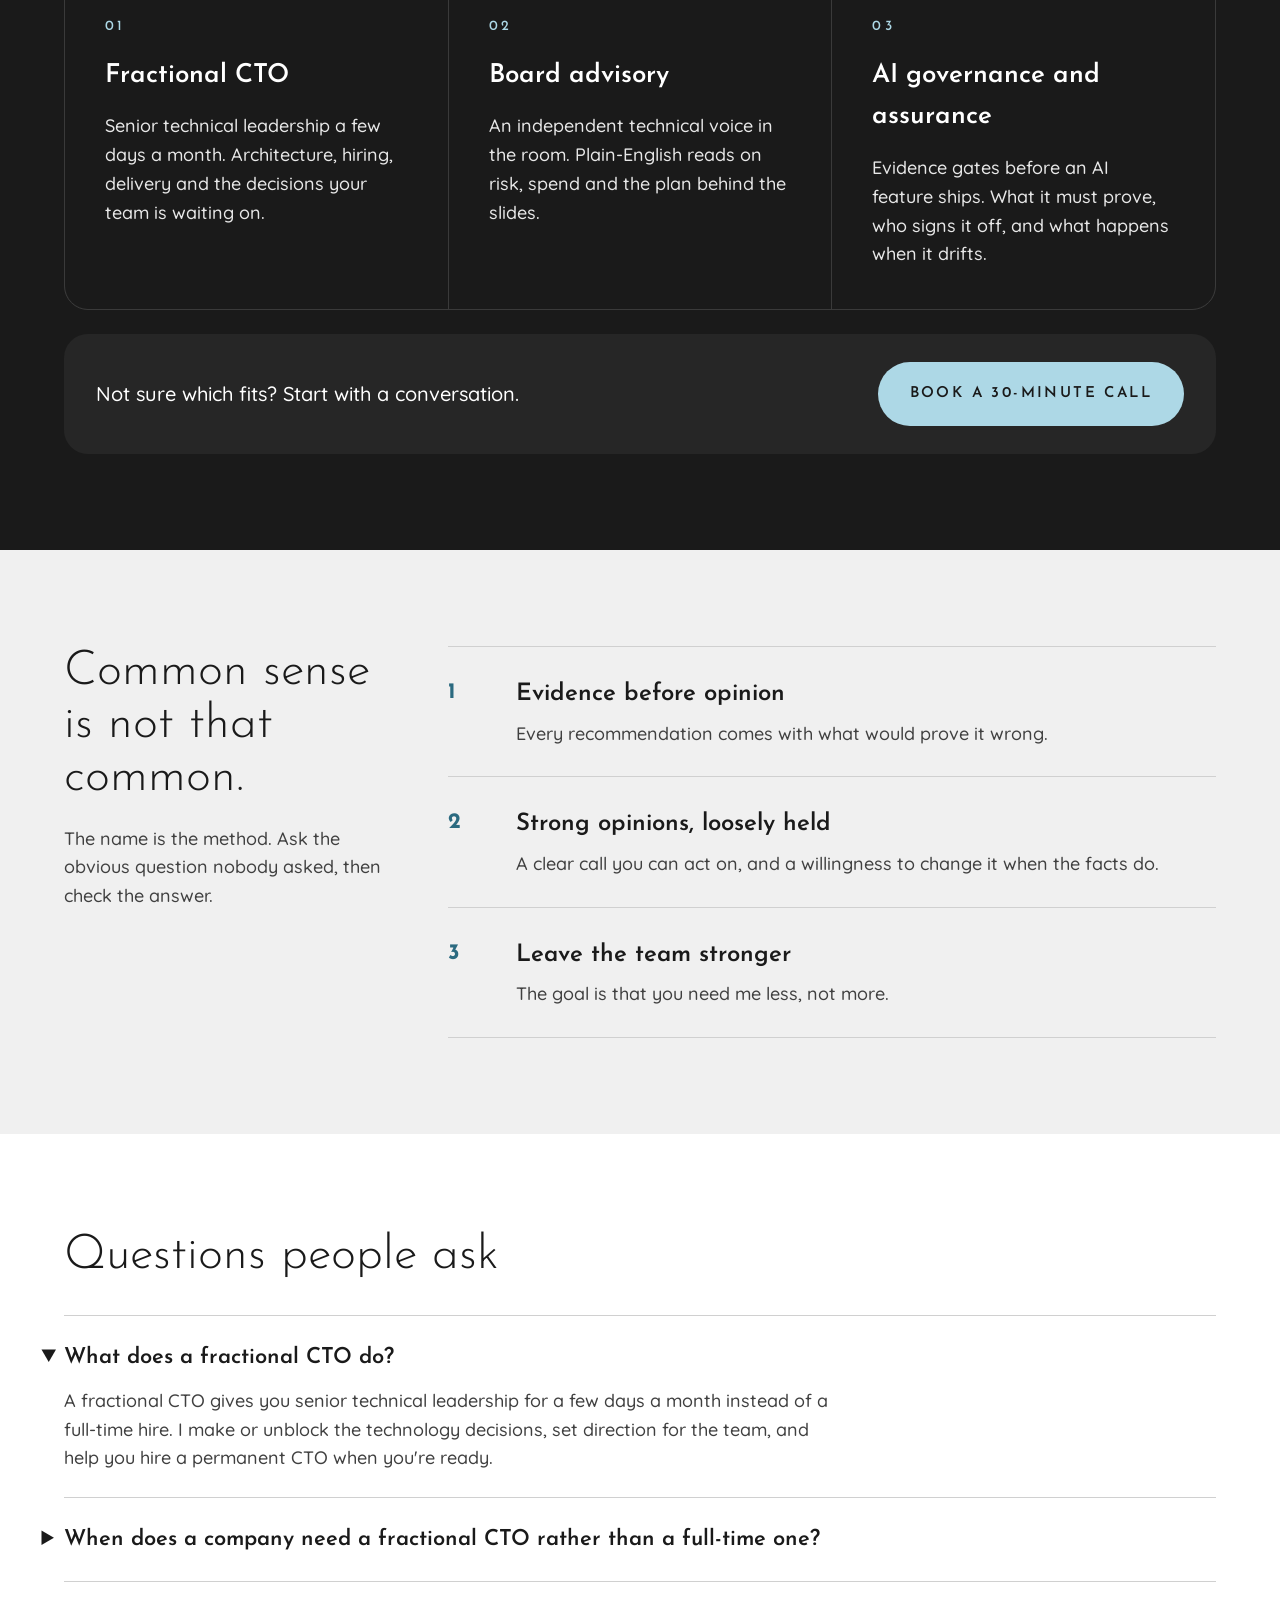
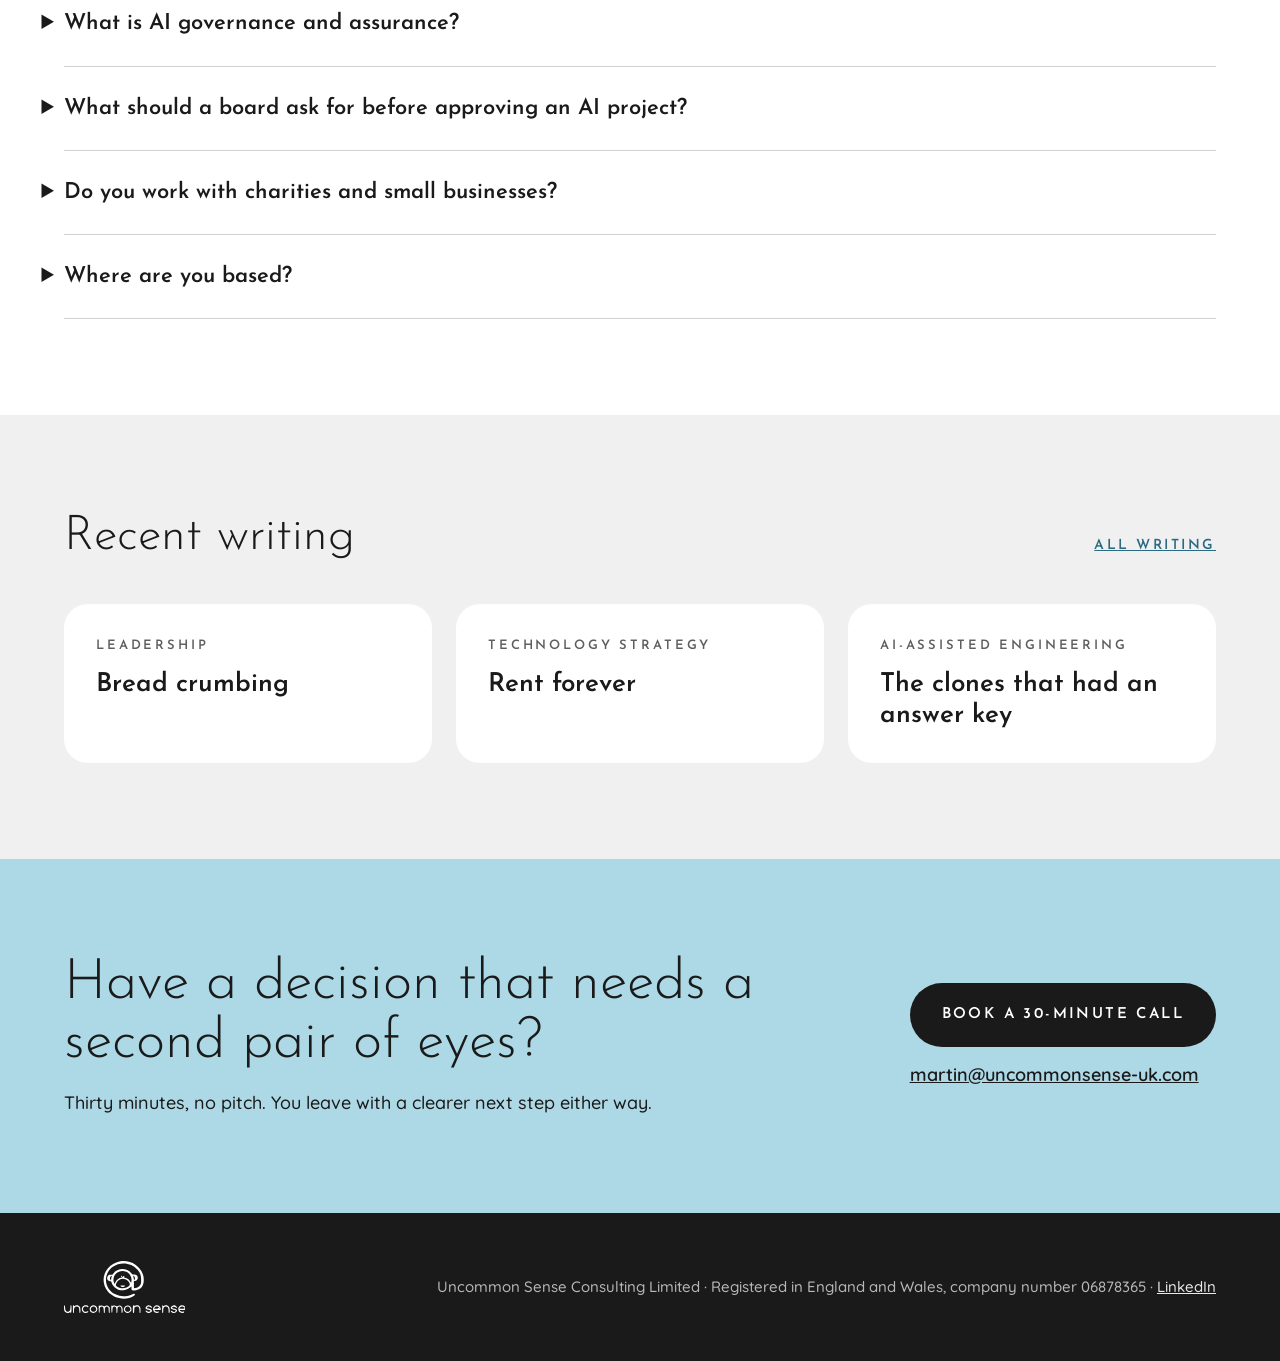
==== commit 8241b9e7: "Add Cloudflare Web Analytics to every page, including the post template" ====
--- a/index.html
+++ b/index.html
@@ -81,6 +81,7 @@
   ]
 }
 </script>
+<!-- Cloudflare Web Analytics --><script type='module' src='https://static.cloudflareinsights.com/beacon.min.js' data-cf-beacon='{"token": "bb5d993453f34cdc9aaf4699ba7a2c94"}'></script><!-- End Cloudflare Web Analytics -->
 </head>
 <body>
 
